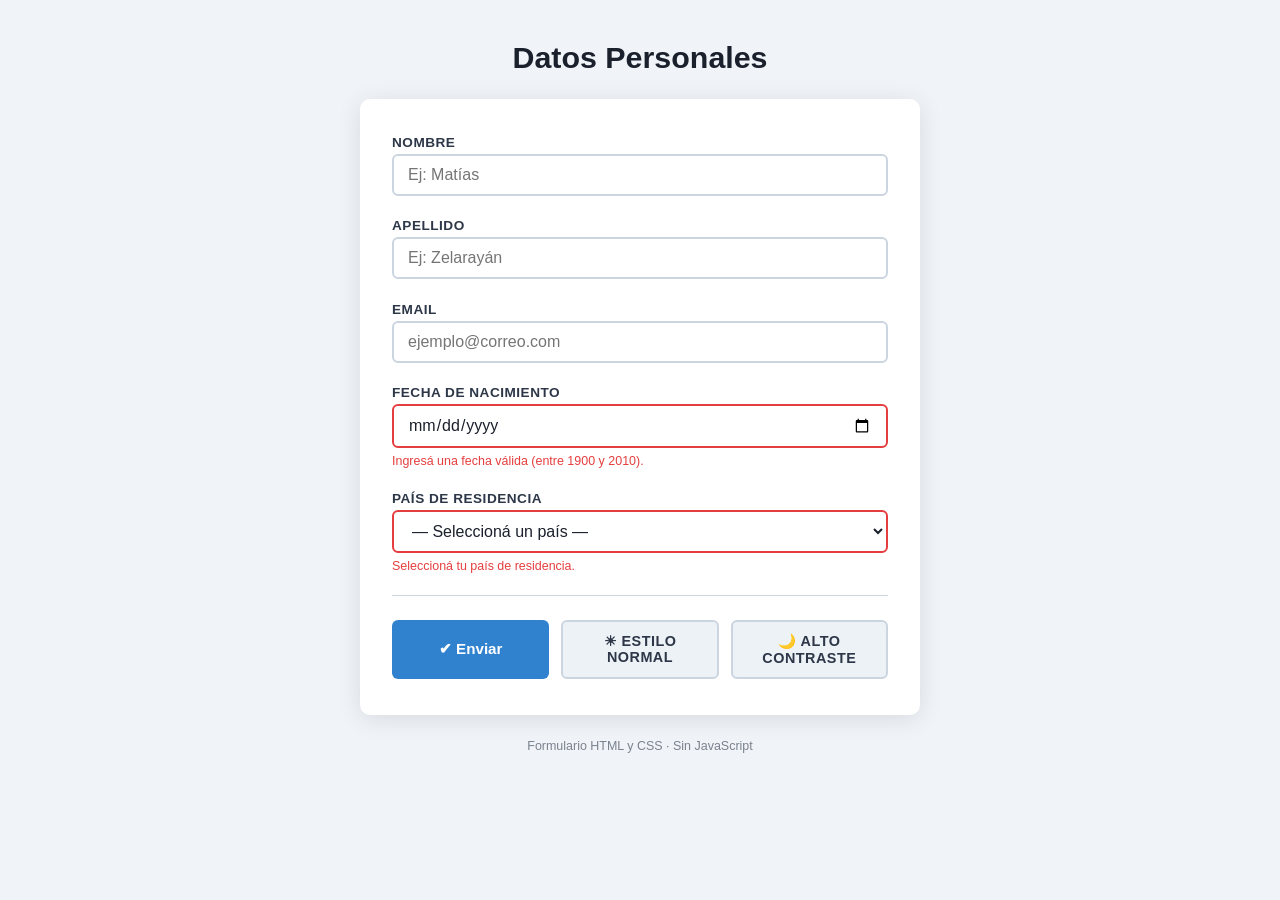
==== index.html @ 0866f2a8 "Add index.css and index.html" ====
<!DOCTYPE html>
<html lang="es">
<head>
  <meta charset="UTF-8" />
  <meta name="viewport" content="width=device-width, initial-scale=1.0"/>
  <title>Formulario – Datos Personales</title>
  <link rel="stylesheet" href="index.css" />
</head>
<body>

  <!--
    ════════════════════════════════════════════════════════
    CHECKBOX HACK – deben ir ANTES de .page-wrapper
    para que el selector CSS  ~  (hermano siguiente) funcione.

    Usamos type="checkbox" (no radio) porque necesitamos
    poder marcar/desmarcar de forma independiente.
    ════════════════════════════════════════════════════════
  -->
  <input type="checkbox" id="toggle-contraste" />
  <input type="checkbox" id="toggle-normal"    />

  <!-- ══ Contenedor principal ══ -->
  <div class="page-wrapper">

    <h1 class="page-title">Datos Personales</h1>

    <div class="card">

      <!--
        ════════════════════════════════════════════════════
        PASO 3 – Validaciones en HTML
        Cada campo tiene sus atributos de validación:
          · required        → campo obligatorio
          · type="email"    → valida formato de email
          · minlength       → longitud mínima de texto
          · min / max       → rango válido para la fecha
          · pattern         → expresión regular personalizada
        ════════════════════════════════════════════════════
      -->
      <form id="formulario" action="#" method="post" novalidate>

        <!-- ── Nombre ── -->
        <div class="field-group">
          <label for="nombre">Nombre</label>
          <input
            type="text"
            id="nombre"
            name="nombre"
            placeholder="Ej: Matías"
            required
            minlength="2"
            pattern="[A-Za-záéíóúÁÉÍÓÚüÜñÑ\s]+"
            title="Solo letras y espacios, mínimo 2 caracteres"
          />
          <span class="error-msg">Ingresá tu nombre (solo letras, mínimo 2 caracteres).</span>
        </div>

        <!-- ── Apellido ── -->
        <div class="field-group">
          <label for="apellido">Apellido</label>
          <input
            type="text"
            id="apellido"
            name="apellido"
            placeholder="Ej: Zelarayán"
            required
            minlength="2"
            pattern="[A-Za-záéíóúÁÉÍÓÚüÜñÑ\s]+"
            title="Solo letras y espacios, mínimo 2 caracteres"
          />
          <span class="error-msg">Ingresá tu apellido (solo letras, mínimo 2 caracteres).</span>
        </div>

        <!-- ── Email ── -->
        <div class="field-group">
          <label for="email">Email</label>
          <input
            type="email"
            id="email"
            name="email"
            placeholder="ejemplo@correo.com"
            required
            title="Ingresá un email válido: usuario@dominio.com"
          />
          <span class="error-msg">Ingresá un email válido (ej: usuario@dominio.com).</span>
        </div>

        <!-- ── Fecha de nacimiento ── -->
        <div class="field-group">
          <label for="fecha">Fecha de nacimiento</label>
          <input
            type="date"
            id="fecha"
            name="fecha"
            required
            min="1900-01-01"
            max="2010-12-31"
            title="Debe ser una fecha entre 1900 y 2010"
          />
          <span class="error-msg">Ingresá una fecha válida (entre 1900 y 2010).</span>
        </div>

        <!-- ── País de residencia ── -->
        <div class="field-group">
          <label for="pais">País de residencia</label>
          <select id="pais" name="pais" required>
            <option value="">— Seleccioná un país —</option>
            <option value="argentina">Argentina</option>
            <option value="bolivia">Bolivia</option>
            <option value="brasil">Brasil</option>
            <option value="chile">Chile</option>
            <option value="colombia">Colombia</option>
            <option value="ecuador">Ecuador</option>
            <option value="mexico">México</option>
            <option value="paraguay">Paraguay</option>
            <option value="peru">Perú</option>
            <option value="uruguay">Uruguay</option>
            <option value="venezuela">Venezuela</option>
            <option value="otro">Otro</option>
          </select>
          <span class="error-msg">Seleccioná tu país de residencia.</span>
        </div>

        <div class="divider"></div>

        <!--
          ════════════════════════════════════════════════════
          PASO 4 – Botones con funciones claras
          · Botón 1 (submit)   → valida y envía el formulario
          · Label 2 (☀ Normal) → activa #toggle-normal   (tema claro)
          · Label 3 (🌙 Contraste) → activa #toggle-contraste (tema oscuro)

          Los labels apuntan a los checkboxes que están FUERA
          del formulario (antes del .page-wrapper), por eso
          el selector CSS ~ puede afectar a .page-wrapper.
          ════════════════════════════════════════════════════
        -->
        <div class="btn-row">

          <!-- Botón 1: Enviar -->
          <button type="submit" class="btn-send">✔ Enviar</button>

          <!-- Botón 2: Estilo Normal — activa el checkbox #toggle-normal -->
          <label for="toggle-normal" class="btn-style btn-claro">☀ Estilo normal</label>

          <!-- Botón 3: Alto Contraste — activa el checkbox #toggle-contraste -->
          <label for="toggle-contraste" class="btn-style btn-oscuro">🌙 Alto contraste</label>

        </div>

      </form>
    </div><!-- /.card -->

    <p class="note">Formulario HTML y CSS · Sin JavaScript</p>

  </div><!-- /.page-wrapper -->

</body>
</html>
---- index.css ----
/* ════════════════════════════════════════════════════════════
   index.css  –  Formulario de Datos Personales
   Cubre: Paso 1 (base) · Paso 2 (alto contraste) · Paso 3 (validación) · Paso 4 (integración)
   ════════════════════════════════════════════════════════════ */


/* ──────────────────────────────────────────────────────────
   PASO 1 – Variables del tema CLARO (predeterminado)
   Todos los colores se definen acá como variables CSS.
   Cambiar el tema = redefinir estas variables.
────────────────────────────────────────────────────────── */
:root {
  --bg:             #f0f4f8;
  --card-bg:        #ffffff;
  --text:           #1a202c;
  --label-color:    #2d3748;
  --input-bg:       #ffffff;
  --input-border:   #cbd5e0;
  --input-focus:    #4299e1;
  --btn-send-bg:    #3182ce;
  --btn-send-txt:   #ffffff;
  --btn-style-bg:   #edf2f7;
  --btn-style-txt:  #2d3748;
  --btn-style-border: #cbd5e0;
  --error-color:    #e53e3e;
  --shadow:         0 4px 24px rgba(0, 0, 0, 0.10);
  --radius:         10px;
  --font-size-base: 1rem;
}


/* ──────────────────────────────────────────────────────────
   PASO 2 – Tema ALTO CONTRASTE
   Se activa cuando el checkbox #toggle-contraste está marcado.
   El selector "~" significa "hermano siguiente en el DOM".
   Como los checkboxes están antes de .page-wrapper en el HTML,
   podemos seleccionarlo con ~.
────────────────────────────────────────────────────────── */
#toggle-contraste:checked ~ .page-wrapper {
  --bg:             #000000;
  --card-bg:        #1a1a2e;
  --text:           #f5f5f5;
  --label-color:    #ffffff;
  --input-bg:       #0f0f1a;
  --input-border:   #ffcc00;
  --input-focus:    #ffcc00;
  --btn-send-bg:    #ffcc00;
  --btn-send-txt:   #000000;
  --btn-style-bg:   #222244;
  --btn-style-txt:  #ffcc00;
  --btn-style-border: #ffcc00;
  --error-color:    #ff6b6b;
  --shadow:         0 4px 32px rgba(0, 0, 0, 0.80);
  --font-size-base: 1.1rem;   /* letra más grande para mejor legibilidad */
}

/* Cuando se activa #toggle-normal → volvemos al tema claro */
#toggle-normal:checked ~ .page-wrapper {
  --bg:             #f0f4f8;
  --card-bg:        #ffffff;
  --text:           #1a202c;
  --label-color:    #2d3748;
  --input-bg:       #ffffff;
  --input-border:   #cbd5e0;
  --input-focus:    #4299e1;
  --btn-send-bg:    #3182ce;
  --btn-send-txt:   #ffffff;
  --btn-style-bg:   #edf2f7;
  --btn-style-txt:  #2d3748;
  --btn-style-border: #cbd5e0;
  --error-color:    #e53e3e;
  --shadow:         0 4px 24px rgba(0, 0, 0, 0.10);
  --font-size-base: 1rem;
}

/* Ocultar los checkboxes del hack — son funcionales pero invisibles */
#toggle-contraste,
#toggle-normal {
  display: none;
}


/* ──────────────────────────────────────────────────────────
   RESET BÁSICO
────────────────────────────────────────────────────────── */
*, *::before, *::after {
  box-sizing: border-box;
  margin: 0;
  padding: 0;
}


/* ──────────────────────────────────────────────────────────
   BODY & LAYOUT
────────────────────────────────────────────────────────── */
body {
  font-family: Arial, sans-serif;
  font-size: var(--font-size-base);
  background-color: var(--bg);
  color: var(--text);
  min-height: 100vh;
  display: flex;
  flex-direction: column;
  align-items: center;
  justify-content: flex-start;
  padding: 40px 16px 60px;
  transition: background-color 0.4s, color 0.4s;
}

.page-wrapper {
  width: 100%;
  max-width: 560px;
  display: flex;
  flex-direction: column;
  align-items: center;
  gap: 24px;
  /* La transición acá hace que todos los hijos animados se vean suaves */
  transition: all 0.4s;
}


/* ──────────────────────────────────────────────────────────
   TÍTULO
────────────────────────────────────────────────────────── */
.page-title {
  font-size: 1.9rem;
  font-weight: 700;
  color: var(--text);
  text-align: center;
  transition: color 0.4s;
}


/* ──────────────────────────────────────────────────────────
   TARJETA (card)
────────────────────────────────────────────────────────── */
.card {
  width: 100%;
  background: var(--card-bg);
  border-radius: var(--radius);
  box-shadow: var(--shadow);
  padding: 36px 32px;
  transition: background 0.4s, box-shadow 0.4s;
}


/* ──────────────────────────────────────────────────────────
   CAMPOS DEL FORMULARIO
────────────────────────────────────────────────────────── */
.field-group {
  display: flex;
  flex-direction: column;
  gap: 4px;
  margin-bottom: 1.4rem;
}

label {
  font-size: 0.85rem;
  font-weight: 600;
  color: var(--label-color);
  text-transform: uppercase;
  letter-spacing: 0.5px;
  transition: color 0.4s;
}

input[type="text"],
input[type="email"],
input[type="date"],
select {
  width: 100%;
  padding: 10px 14px;
  font-size: var(--font-size-base);
  font-family: inherit;
  background: var(--input-bg);
  color: var(--text);
  border: 2px solid var(--input-border);
  border-radius: 6px;
  outline: none;
  transition: border-color 0.25s, background 0.4s, color 0.4s;
}

input:focus,
select:focus {
  border-color: var(--input-focus);
}


/* ──────────────────────────────────────────────────────────
   PASO 3 – Mensajes de error (validación HTML)

   Funcionamiento:
   · Por defecto, .error-msg está oculto (display: none).
   · Cuando el input fue tocado (:not(:placeholder-shown))
     Y su valor es inválido (:invalid), mostramos el mensaje.
   · La pseudo-clase :placeholder-shown sirve para saber
     si el campo tiene texto escrito o no.
────────────────────────────────────────────────────────── */
.error-msg {
  display: none;                  /* oculto por defecto */
  font-size: 0.78rem;
  color: var(--error-color);
  margin-top: 2px;
  transition: color 0.4s;
}

/*
  Mostramos el mensaje de error solo cuando:
  · El input es :invalid  (falla alguna validación HTML)
  · Y NO está mostrando el placeholder (el usuario ya escribió algo
    o intentó enviar el formulario)
*/
input:not(:placeholder-shown):invalid ~ .error-msg,
select:invalid ~ .error-msg {
  display: block;
}

/*
  Borde rojo cuando el campo es inválido y fue tocado.
*/
input:not(:placeholder-shown):invalid,
select:invalid {
  border-color: var(--error-color);
}

/*
  Borde verde cuando el campo es válido y fue completado.
*/
input:not(:placeholder-shown):valid,
select:valid {
  border-color: #48bb78;
}


/* ──────────────────────────────────────────────────────────
   DIVISOR
────────────────────────────────────────────────────────── */
.divider {
  height: 1px;
  background: var(--input-border);
  margin: 20px 0 24px;
  transition: background 0.4s;
}


/* ──────────────────────────────────────────────────────────
   BOTONES
────────────────────────────────────────────────────────── */
.btn-row {
  display: flex;
  gap: 12px;
  flex-wrap: wrap;
}

/* Botón Enviar */
.btn-send {
  flex: 1 1 130px;
  padding: 11px 20px;
  background: var(--btn-send-bg);
  color: var(--btn-send-txt);
  font-size: 0.95rem;
  font-weight: 700;
  border: none;
  border-radius: 6px;
  cursor: pointer;
  transition: opacity 0.2s, background 0.4s, color 0.4s;
}

.btn-send:hover {
  opacity: 0.85;
}

/* Botones de estilo (son <label> que activan checkboxes) */
.btn-style {
  flex: 1 1 130px;
  display: inline-block;
  padding: 11px 20px;
  font-size: 0.9rem;
  font-weight: 600;
  text-align: center;
  border-radius: 6px;
  cursor: pointer;
  border: 2px solid var(--btn-style-border);
  color: var(--btn-style-txt);
  background: var(--btn-style-bg);
  transition: background 0.3s, color 0.3s, border-color 0.3s;
  user-select: none;    /* evita que el texto se seleccione al hacer clic */
}

.btn-style:hover {
  border-color: var(--input-focus);
}


/* ──────────────────────────────────────────────────────────
   NOTA AL PIE
────────────────────────────────────────────────────────── */
.note {
  font-size: 0.78rem;
  color: var(--label-color);
  opacity: 0.6;
  text-align: center;
  transition: color 0.4s;
}
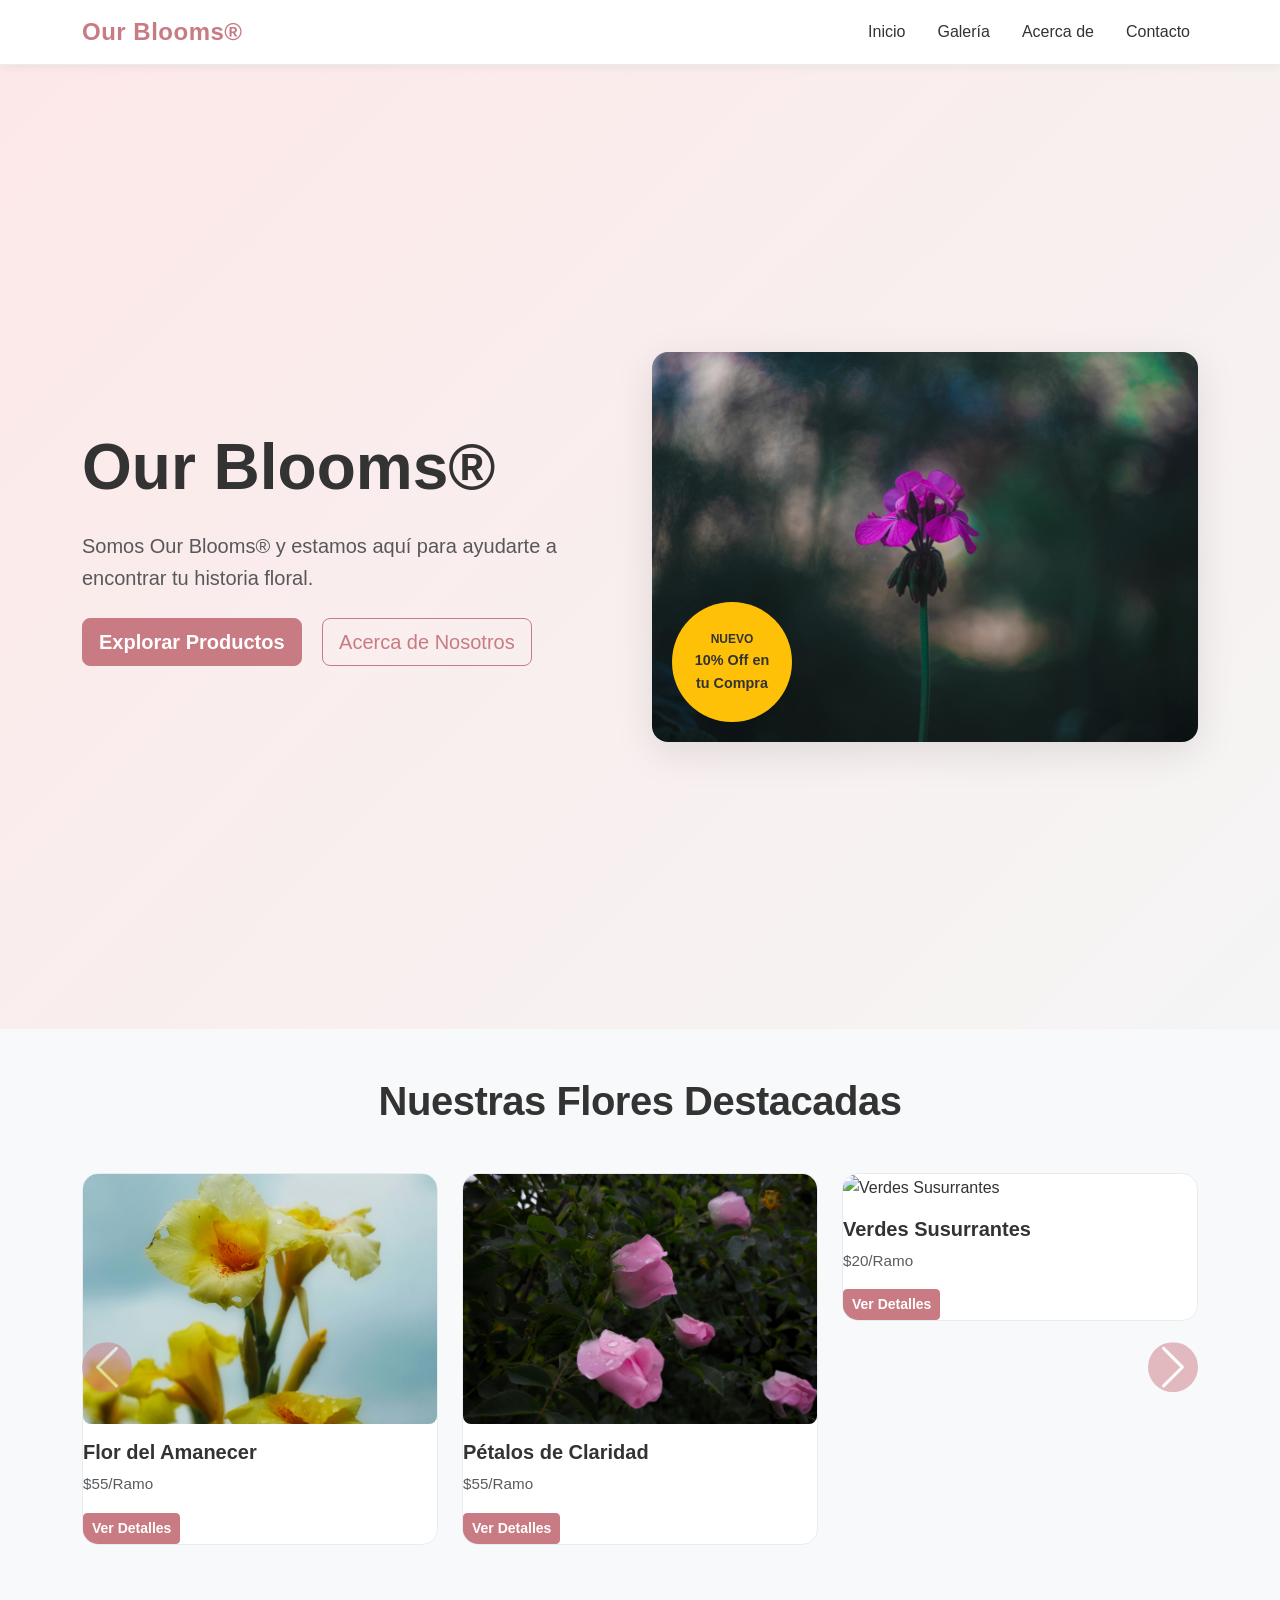
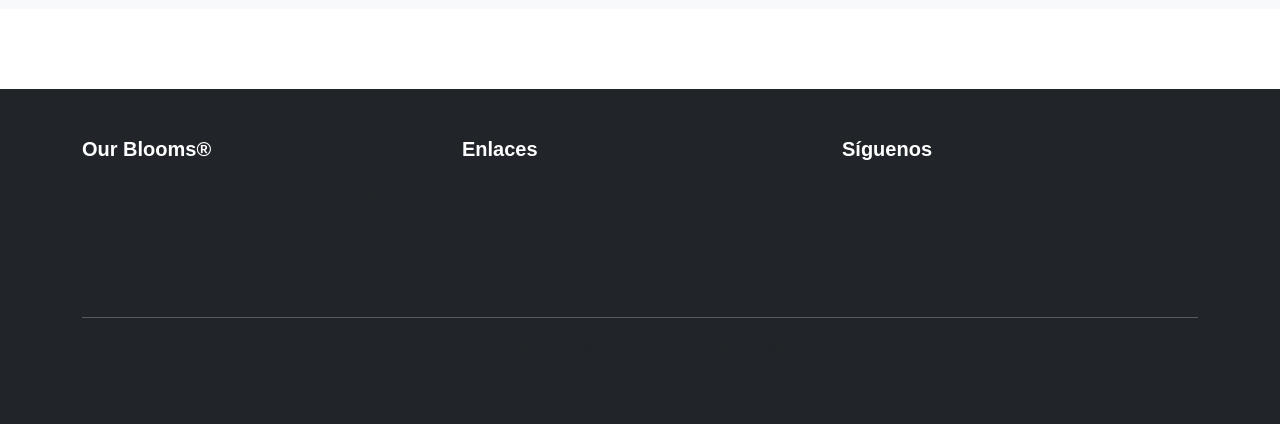
==== commit 7980ba53: "Subiendo cambios a develop" ====
--- a/index.html
+++ b/index.html
@@ -1,160 +1,247 @@
 <!DOCTYPE html>
 <html lang="es">
 <head>
-  <meta charset="UTF-8" />
-  <meta name="viewport" content="width=device-width, initial-scale=1.0"/>
-  <title>Formulario – Datos Personales</title>
-  <link rel="stylesheet" href="index.css" />
+    <meta charset="UTF-8">
+    <meta name="viewport" content="width=device-width, initial-scale=1.0">
+    <title>Our Blooms® - Florería Premium</title>
+    <!-- Bootstrap CSS -->
+    <link href="https://cdn.jsdelivr.net/npm/bootstrap@5.3.0/dist/css/bootstrap.min.css" rel="stylesheet">
+    <!-- Font Awesome -->
+    <link rel="stylesheet" href="https://cdnjs.cloudflare.com/ajax/libs/font-awesome/6.4.0/css/all.min.css">
+    <!-- Estilos personalizados -->
+    <link rel="stylesheet" href="css/styles.css">
 </head>
 <body>
-
-  <!--
-    ════════════════════════════════════════════════════════
-    CHECKBOX HACK – deben ir ANTES de .page-wrapper
-    para que el selector CSS  ~  (hermano siguiente) funcione.
-
-    Usamos type="checkbox" (no radio) porque necesitamos
-    poder marcar/desmarcar de forma independiente.
-    ════════════════════════════════════════════════════════
-  -->
-  <input type="checkbox" id="toggle-contraste" />
-  <input type="checkbox" id="toggle-normal"    />
-
-  <!-- ══ Contenedor principal ══ -->
-  <div class="page-wrapper">
-
-    <h1 class="page-title">Datos Personales</h1>
-
-    <div class="card">
-
-      <!--
-        ════════════════════════════════════════════════════
-        PASO 3 – Validaciones en HTML
-        Cada campo tiene sus atributos de validación:
-          · required        → campo obligatorio
-          · type="email"    → valida formato de email
-          · minlength       → longitud mínima de texto
-          · min / max       → rango válido para la fecha
-          · pattern         → expresión regular personalizada
-        ════════════════════════════════════════════════════
-      -->
-      <form id="formulario" action="#" method="post" novalidate>
-
-        <!-- ── Nombre ── -->
-        <div class="field-group">
-          <label for="nombre">Nombre</label>
-          <input
-            type="text"
-            id="nombre"
-            name="nombre"
-            placeholder="Ej: Matías"
-            required
-            minlength="2"
-            pattern="[A-Za-záéíóúÁÉÍÓÚüÜñÑ\s]+"
-            title="Solo letras y espacios, mínimo 2 caracteres"
-          />
-          <span class="error-msg">Ingresá tu nombre (solo letras, mínimo 2 caracteres).</span>
-        </div>
-
-        <!-- ── Apellido ── -->
-        <div class="field-group">
-          <label for="apellido">Apellido</label>
-          <input
-            type="text"
-            id="apellido"
-            name="apellido"
-            placeholder="Ej: Zelarayán"
-            required
-            minlength="2"
-            pattern="[A-Za-záéíóúÁÉÍÓÚüÜñÑ\s]+"
-            title="Solo letras y espacios, mínimo 2 caracteres"
-          />
-          <span class="error-msg">Ingresá tu apellido (solo letras, mínimo 2 caracteres).</span>
-        </div>
-
-        <!-- ── Email ── -->
-        <div class="field-group">
-          <label for="email">Email</label>
-          <input
-            type="email"
-            id="email"
-            name="email"
-            placeholder="ejemplo@correo.com"
-            required
-            title="Ingresá un email válido: usuario@dominio.com"
-          />
-          <span class="error-msg">Ingresá un email válido (ej: usuario@dominio.com).</span>
-        </div>
-
-        <!-- ── Fecha de nacimiento ── -->
-        <div class="field-group">
-          <label for="fecha">Fecha de nacimiento</label>
-          <input
-            type="date"
-            id="fecha"
-            name="fecha"
-            required
-            min="1900-01-01"
-            max="2010-12-31"
-            title="Debe ser una fecha entre 1900 y 2010"
-          />
-          <span class="error-msg">Ingresá una fecha válida (entre 1900 y 2010).</span>
-        </div>
-
-        <!-- ── País de residencia ── -->
-        <div class="field-group">
-          <label for="pais">País de residencia</label>
-          <select id="pais" name="pais" required>
-            <option value="">— Seleccioná un país —</option>
-            <option value="argentina">Argentina</option>
-            <option value="bolivia">Bolivia</option>
-            <option value="brasil">Brasil</option>
-            <option value="chile">Chile</option>
-            <option value="colombia">Colombia</option>
-            <option value="ecuador">Ecuador</option>
-            <option value="mexico">México</option>
-            <option value="paraguay">Paraguay</option>
-            <option value="peru">Perú</option>
-            <option value="uruguay">Uruguay</option>
-            <option value="venezuela">Venezuela</option>
-            <option value="otro">Otro</option>
-          </select>
-          <span class="error-msg">Seleccioná tu país de residencia.</span>
-        </div>
-
-        <div class="divider"></div>
-
-        <!--
-          ════════════════════════════════════════════════════
-          PASO 4 – Botones con funciones claras
-          · Botón 1 (submit)   → valida y envía el formulario
-          · Label 2 (☀ Normal) → activa #toggle-normal   (tema claro)
-          · Label 3 (🌙 Contraste) → activa #toggle-contraste (tema oscuro)
-
-          Los labels apuntan a los checkboxes que están FUERA
-          del formulario (antes del .page-wrapper), por eso
-          el selector CSS ~ puede afectar a .page-wrapper.
-          ════════════════════════════════════════════════════
-        -->
-        <div class="btn-row">
-
-          <!-- Botón 1: Enviar -->
-          <button type="submit" class="btn-send">✔ Enviar</button>
-
-          <!-- Botón 2: Estilo Normal — activa el checkbox #toggle-normal -->
-          <label for="toggle-normal" class="btn-style btn-claro">☀ Estilo normal</label>
-
-          <!-- Botón 3: Alto Contraste — activa el checkbox #toggle-contraste -->
-          <label for="toggle-contraste" class="btn-style btn-oscuro">🌙 Alto contraste</label>
-
-        </div>
-
-      </form>
-    </div><!-- /.card -->
-
-    <p class="note">Formulario HTML y CSS · Sin JavaScript</p>
-
-  </div><!-- /.page-wrapper -->
-
+    <!-- NAVBAR -->
+    <nav class="navbar navbar-expand-lg navbar-light bg-white shadow-sm sticky-top">
+        <div class="container">
+            <a class="navbar-brand fw-bold" href="index.html">
+                <span class="logo-text">Our Blooms®</span>
+            </a>
+            <button class="navbar-toggler" type="button" data-bs-toggle="collapse" data-bs-target="#navbarNav">
+                <span class="navbar-toggler-icon"></span>
+            </button>
+            <div class="collapse navbar-collapse" id="navbarNav">
+                <ul class="navbar-nav ms-auto">
+                    <li class="nav-item">
+                        <a class="nav-link active" href="index.html">Inicio</a>
+                    </li>
+                    <li class="nav-item">
+                        <a class="nav-link" href="gallery.html">Galería</a>
+                    </li>
+                    <li class="nav-item">
+                        <a class="nav-link" href="about.html">Acerca de</a>
+                    </li>
+                    <li class="nav-item">
+                        <a class="nav-link" href="contact.html">Contacto</a>
+                    </li>
+                </ul>
+            </div>
+        </div>
+    </nav>
+
+    <!-- HERO SECTION -->
+    <section class="hero-section">
+        <div class="container">
+            <div class="row align-items-center min-vh-100">
+                <div class="col-lg-6 col-md-12 text-center text-lg-start">
+                    <h1 class="display-3 fw-bold mb-4">Our Blooms®</h1>
+                    <p class="lead mb-4 text-muted">
+                        Somos Our Blooms® y estamos aquí para ayudarte a encontrar tu historia floral.
+                    </p>
+                    <div>
+                        <a href="gallery.html" class="btn btn-primary btn-lg me-3">
+                            Explorar Productos
+                        </a>
+                        <a href="about.html" class="btn btn-outline-primary btn-lg">
+                            Acerca de Nosotros
+                        </a>
+                    </div>
+                </div>
+                <div class="col-lg-6 col-md-12">
+                    <div class="hero-image">
+                        <img src="images/hero-flower.jpg" 
+                             alt="Flor destacada" class="img-fluid rounded-4">
+                        <div class="promo-badge">
+                            <span class="badge-text">NUEVO</span>
+                            <p>10% Off en<br>tu Compra</p>
+                        </div>
+                    </div>
+                </div>
+            </div>
+        </div>
+    </section>
+
+    <!-- CARRUSEL DE PRODUCTOS DESTACADOS -->
+    <section class="carousel-section py-5 bg-light">
+        <div class="container">
+            <h2 class="section-title text-center mb-5">Nuestras Flores Destacadas</h2>
+            <div id="productCarousel" class="carousel slide" data-bs-ride="carousel">
+                <div class="carousel-inner">
+                    <!-- Slide 1 -->
+                    <div class="carousel-item active">
+                        <div class="row">
+                            <div class="col-md-4 mb-3">
+                                <div class="product-card">
+                                    <img src="images/dawn-bloom.jpg" 
+                                         alt="Flor del Amanecer" class="img-fluid rounded-3">
+                                    <h5 class="mt-3">Flor del Amanecer</h5>
+                                    <p class="text-muted">$55/Ramo</p>
+                                    <button class="btn btn-primary btn-sm" data-bs-toggle="modal" data-bs-target="#productModal" 
+                                            onclick="loadProduct('Flor del Amanecer', 55, 'images/dawn-bloom.jpg')">
+                                        Ver Detalles
+                                    </button>
+                                </div>
+                            </div>
+                            <div class="col-md-4 mb-3">
+                                <div class="product-card">
+                                    <img src="images/clarity-petals.jpg" 
+                                         alt="Pétalos de Claridad" class="img-fluid rounded-3">
+                                    <h5 class="mt-3">Pétalos de Claridad</h5>
+                                    <p class="text-muted">$55/Ramo</p>
+                                    <button class="btn btn-primary btn-sm" data-bs-toggle="modal" data-bs-target="#productModal"
+                                            onclick="loadProduct('Pétalos de Claridad', 55, 'images/clarity-petals.jpg')">
+                                        Ver Detalles
+                                    </button>
+                                </div>
+                            </div>
+                            <div class="col-md-4 mb-3">
+                                <div class="product-card">
+                                    <img src="images/whisper-greens.jpg" 
+                                         alt="Verdes Susurrantes" class="img-fluid rounded-3">
+                                    <h5 class="mt-3">Verdes Susurrantes</h5>
+                                    <p class="text-muted">$20/Ramo</p>
+                                    <button class="btn btn-primary btn-sm" data-bs-toggle="modal" data-bs-target="#productModal"
+                                            onclick="loadProduct('Verdes Susurrantes', 20, 'images/whisper-greens.jpg')">
+                                        Ver Detalles
+                                    </button>
+                                </div>
+                            </div>
+                        </div>
+                    </div>
+
+                    <!-- Slide 2 -->
+                    <div class="carousel-item">
+                        <div class="row">
+                            <div class="col-md-4 mb-3">
+                                <div class="product-card">
+                                    <img src="images/solstice-stems.jpg" 
+                                         alt="Tallos del Solsticio" class="img-fluid rounded-3">
+                                    <h5 class="mt-3">Tallos del Solsticio</h5>
+                                    <p class="text-muted">$30/Ramo</p>
+                                    <button class="btn btn-primary btn-sm" data-bs-toggle="modal" data-bs-target="#productModal"
+                                            onclick="loadProduct('Tallos del Solsticio', 30, 'images/solstice-stems.jpg')">
+                                        Ver Detalles
+                                    </button>
+                                </div>
+                            </div>
+                            <div class="col-md-4 mb-3">
+                                <div class="product-card">
+                                    <img src="images/river-stone.jpg" 
+                                         alt="Piedra de río" class="img-fluid rounded-3">
+                                    <h5 class="mt-3">Piedra de río</h5>
+                                    <p class="text-muted">$30/Ramo</p>
+                                    <button class="btn btn-primary btn-sm" data-bs-toggle="modal" data-bs-target="#productModal"
+                                            onclick="loadProduct('Piedra de río', 30, 'images/river-stone.jpg')">
+                                        Ver Detalles
+                                    </button>
+                                </div>
+                            </div>
+                            <div class="col-md-4 mb-3">
+                                <div class="product-card">
+                                    <img src="images/moonlit-meadow.jpg" 
+                                         alt="Pradera iluminada por la luna" class="img-fluid rounded-3">
+                                    <h5 class="mt-3">Pradera iluminada por la luna</h5>
+                                    <p class="text-muted">$20/Ramo</p>
+                                    <button class="btn btn-primary btn-sm" data-bs-toggle="modal" data-bs-target="#productModal"
+                                            onclick="loadProduct('Pradera iluminada por la luna', 20, 'images/moonlit-meadow.jpg')">
+                                        Ver Detalles
+                                    </button>
+                                </div>
+                            </div>
+                        </div>
+                    </div>
+                </div>
+
+                <!-- Controles del carrusel -->
+                <button class="carousel-control-prev" type="button" data-bs-target="#productCarousel" data-bs-slide="prev">
+                    <span class="carousel-control-prev-icon"></span>
+                </button>
+                <button class="carousel-control-next" type="button" data-bs-target="#productCarousel" data-bs-slide="next">
+                    <span class="carousel-control-next-icon"></span>
+                </button>
+            </div>
+        </div>
+    </section>
+
+    <!-- MODAL DE PRODUCTO -->
+    <div class="modal fade" id="productModal" tabindex="-1">
+        <div class="modal-dialog modal-lg">
+            <div class="modal-content">
+                <div class="modal-header">
+                    <h5 class="modal-title" id="productName"></h5>
+                    <button type="button" class="btn-close" data-bs-dismiss="modal"></button>
+                </div>
+                <div class="modal-body">
+                    <div class="row">
+                        <div class="col-md-6">
+                            <img id="productImage" src="" alt="" class="img-fluid rounded-3">
+                        </div>
+                        <div class="col-md-6">
+                            <p class="text-muted">Arreglos Florales</p>
+                            <h3 id="productPrice"></h3>
+                            <p>Flores naturales de la más alta calidad, cuidadosamente seleccionadas para brindar belleza y elegancia a tu espacio.</p>
+                            <ul class="list-unstyled">
+                                <li><i class="fas fa-check text-success me-2"></i> Flores frescas garantizadas</li>
+                                <li><i class="fas fa-check text-success me-2"></i> Entrega rápida</li>
+                                <li><i class="fas fa-check text-success me-2"></i> Arreglos personalizados</li>
+                            </ul>
+                        </div>
+                    </div>
+                </div>
+                <div class="modal-footer">
+                    <button type="button" class="btn btn-secondary" data-bs-dismiss="modal">Cerrar</button>
+                    <button type="button" class="btn btn-primary">Agregar al Carrito</button>
+                </div>
+            </div>
+        </div>
+    </div>
+
+    <!-- FOOTER -->
+    <footer class="footer bg-dark text-white py-5">
+        <div class="container">
+            <div class="row">
+                <div class="col-md-4 mb-4">
+                    <h5>Our Blooms®</h5>
+                    <p class="text-muted">Desde humildes comienzos, Bloom&Co ha crecido hasta convertirse en un destino local querido.</p>
+                </div>
+                <div class="col-md-4 mb-4">
+                    <h5>Enlaces</h5>
+                    <ul class="list-unstyled">
+                        <li><a href="gallery.html" class="text-muted text-decoration-none">Galería</a></li>
+                        <li><a href="about.html" class="text-muted text-decoration-none">Acerca de</a></li>
+                        <li><a href="contact.html" class="text-muted text-decoration-none">Contacto</a></li>
+                    </ul>
+                </div>
+                <div class="col-md-4 mb-4">
+                    <h5>Síguenos</h5>
+                    <div class="social-links">
+                        <a href="#" class="text-muted me-3"><i class="fab fa-facebook"></i></a>
+                        <a href="#" class="text-muted me-3"><i class="fab fa-instagram"></i></a>
+                        <a href="#" class="text-muted me-3"><i class="fab fa-twitter"></i></a>
+                    </div>
+                </div>
+            </div>
+            <hr class="bg-secondary">
+            <div class="text-center text-muted">
+                <p>&copy; 2026 Our Blooms®. Todos los derechos reservados.</p>
+            </div>
+        </div>
+    </footer>
+
+    <!-- Bootstrap JS -->
+    <script src="https://cdn.jsdelivr.net/npm/bootstrap@5.3.0/dist/js/bootstrap.bundle.min.js"></script>
+    <!-- Script personalizado -->
+    <script src="js/script.js"></script>
 </body>
 </html>
--- a/css/styles.css
+++ b/css/styles.css
@@ -0,0 +1,679 @@
+/* ========================================
+   ESTILOS GLOBALES
+   ======================================== */
+:root {
+    --primary-color: #C97B84;
+    --secondary-color: #FFC107;
+    --dark-color: #1a1a1a;
+    --light-color: #f8f9fa;
+    --text-color: #333;
+    --text-muted: #6c757d;
+}
+
+* {
+    margin: 0;
+    padding: 0;
+    box-sizing: border-box;
+}
+
+body {
+    font-family: 'Segoe UI', Tahoma, Geneva, Verdana, sans-serif;
+    color: var(--text-color);
+    line-height: 1.6;
+    background-color: #fff;
+}
+
+/* ========================================
+   NAVBAR
+   ======================================== */
+.navbar {
+    border-bottom: 1px solid #e9ecef;
+}
+
+.logo-text {
+    font-size: 1.5rem;
+    color: var(--primary-color) !important;
+    font-weight: 700;
+    letter-spacing: 0.5px;
+}
+
+.nav-link {
+    color: var(--text-color) !important;
+    font-weight: 500;
+    transition: color 0.3s ease;
+    margin-left: 1rem;
+}
+
+.nav-link:hover,
+.nav-link.active {
+    color: var(--primary-color) !important;
+}
+
+/* ========================================
+   HERO SECTION
+   ======================================== */
+.hero-section {
+    background: linear-gradient(135deg, #fde8e8 0%, #f5f5f5 100%);
+    padding: 2rem 0;
+}
+
+.hero-image {
+    position: relative;
+}
+
+.hero-image img {
+    box-shadow: 0 10px 40px rgba(0, 0, 0, 0.1);
+    transition: transform 0.3s ease;
+}
+
+.hero-image:hover img {
+    transform: scale(1.02);
+}
+
+.promo-badge {
+    position: absolute;
+    bottom: 20px;
+    left: 20px;
+    background: var(--secondary-color);
+    padding: 1rem;
+    border-radius: 50%;
+    width: 120px;
+    height: 120px;
+    display: flex;
+    flex-direction: column;
+    justify-content: center;
+    align-items: center;
+    text-align: center;
+    box-shadow: 0 5px 20px rgba(0, 0, 0, 0.1);
+}
+
+.promo-badge .badge-text {
+    font-size: 0.75rem;
+    font-weight: 700;
+    color: var(--text-color);
+}
+
+.promo-badge p {
+    font-size: 0.9rem;
+    font-weight: 600;
+    margin: 0;
+    color: var(--text-color);
+}
+
+/* ========================================
+   BOTONES
+   ======================================== */
+.btn-primary {
+    background-color: var(--primary-color);
+    border-color: var(--primary-color);
+    color: white;
+    font-weight: 600;
+    transition: all 0.3s ease;
+}
+
+.btn-primary:hover,
+.btn-primary:focus {
+    background-color: #b5697e;
+    border-color: #b5697e;
+    color: white;
+    transform: translateY(-2px);
+    box-shadow: 0 5px 15px rgba(201, 123, 132, 0.3);
+}
+
+.btn-outline-primary {
+    color: var(--primary-color);
+    border-color: var(--primary-color);
+}
+
+.btn-outline-primary:hover {
+    background-color: var(--primary-color);
+    border-color: var(--primary-color);
+    color: white;
+}
+
+.btn-warning {
+    background-color: var(--secondary-color) !important;
+    border-color: var(--secondary-color) !important;
+    color: var(--text-color) !important;
+    font-weight: 600;
+}
+
+.btn-warning:hover {
+    background-color: #ffc107 !important;
+    filter: brightness(0.9);
+}
+
+/* ========================================
+   SECCIONES
+   ======================================== */
+.section-title {
+    font-size: 2.5rem;
+    font-weight: 700;
+    color: var(--text-color);
+    letter-spacing: -0.5px;
+    margin-bottom: 1rem;
+}
+
+.category-title {
+    font-size: 2rem;
+    font-weight: 700;
+    color: var(--text-color);
+    text-transform: uppercase;
+    letter-spacing: 1px;
+}
+
+/* ========================================
+   TARJETAS DE PRODUCTOS
+   ======================================== */
+.product-card {
+    background: white;
+    border-radius: 1rem;
+    overflow: hidden;
+    transition: all 0.3s ease;
+    border: 1px solid #e9ecef;
+}
+
+.product-card:hover {
+    transform: translateY(-8px);
+    box-shadow: 0 15px 40px rgba(0, 0, 0, 0.15);
+}
+
+.product-card img {
+    width: 100%;
+    height: 250px;
+    object-fit: cover;
+    transition: transform 0.3s ease;
+}
+
+.product-card:hover img {
+    transform: scale(1.05);
+}
+
+.product-card h5 {
+    font-weight: 600;
+    color: var(--text-color);
+    margin-bottom: 0.5rem;
+}
+
+.product-card p {
+    font-size: 0.95rem;
+}
+
+/* ========================================
+   TARJETAS DE PRODUCTOS GRANDES
+   ======================================== */
+.product-card-large {
+    background: white;
+    border-radius: 1.5rem;
+    overflow: hidden;
+    transition: all 0.3s ease;
+}
+
+.product-card-large:hover {
+    transform: translateY(-10px);
+    box-shadow: 0 20px 50px rgba(0, 0, 0, 0.15);
+}
+
+.product-card-large img {
+    width: 100%;
+    height: 350px;
+    object-fit: cover;
+    transition: transform 0.3s ease;
+}
+
+.product-card-large:hover img {
+    transform: scale(1.05);
+}
+
+.product-info h4 {
+    font-weight: 700;
+    color: var(--text-color);
+    margin-bottom: 0.5rem;
+}
+
+.product-description {
+    color: var(--text-muted);
+    font-size: 0.95rem;
+    margin: 1rem 0;
+}
+
+/* ========================================
+   CARRUSEL
+   ======================================== */
+.carousel-section {
+    padding: 5rem 0;
+}
+
+.carousel-control-prev,
+.carousel-control-next {
+    width: auto;
+    top: 50%;
+    transform: translateY(-50%);
+}
+
+.carousel-control-prev-icon,
+.carousel-control-next-icon {
+    background-color: var(--primary-color);
+    border-radius: 50%;
+    width: 50px;
+    height: 50px;
+    display: flex;
+    align-items: center;
+    justify-content: center;
+}
+
+/* ========================================
+   MODAL
+   ======================================== */
+.modal-content {
+    border-radius: 1rem;
+    border: 1px solid #e9ecef;
+}
+
+.modal-header {
+    background-color: var(--light-color);
+    border-bottom: 1px solid #e9ecef;
+}
+
+.modal-title {
+    font-weight: 700;
+    color: var(--text-color);
+}
+
+/* ========================================
+   PÁGINA ABOUT
+   ======================================== */
+.about-section {
+    padding: 3rem 0;
+}
+
+.owner-section {
+    text-align: center;
+}
+
+.value-card {
+    background: white;
+    border-radius: 1rem;
+    border: 1px solid #e9ecef;
+    transition: all 0.3s ease;
+}
+
+.value-card:hover {
+    transform: translateY(-5px);
+    box-shadow: 0 10px 30px rgba(0, 0, 0, 0.1);
+    border-color: var(--primary-color);
+}
+
+.value-icon {
+    transition: transform 0.3s ease;
+}
+
+.value-card:hover .value-icon {
+    transform: scale(1.1);
+}
+
+/* ========================================
+   PÁGINA CONTACT
+   ======================================== */
+.contact-info-card {
+    background: white;
+    transition: all 0.3s ease;
+}
+
+.contact-info-card:hover {
+    box-shadow: 0 10px 30px rgba(0, 0, 0, 0.1);
+}
+
+.contact-item {
+    padding-bottom: 1.5rem;
+}
+
+.contact-item:last-child {
+    padding-bottom: 0;
+}
+
+.contact-form-wrapper {
+    box-shadow: 0 5px 20px rgba(0, 0, 0, 0.05);
+}
+
+.form-control,
+.form-select {
+    border: 2px solid #e9ecef;
+    border-radius: 0.75rem;
+    padding: 0.75rem 1rem;
+    transition: all 0.3s ease;
+}
+
+.form-control:focus,
+.form-select:focus {
+    border-color: var(--primary-color);
+    box-shadow: 0 0 0 0.2rem rgba(201, 123, 132, 0.25);
+}
+
+.invalid-feedback {
+    color: #dc3545;
+    font-size: 0.875rem;
+    margin-top: 0.25rem;
+}
+
+.map-container {
+    width: 100%;
+    height: 400px;
+}
+
+/* ========================================
+   FOOTER
+   ======================================== */
+.footer {
+    background-color: var(--dark-color);
+    color: white;
+    margin-top: 5rem;
+}
+
+.footer a {
+    transition: color 0.3s ease;
+}
+
+.footer a:hover {
+    color: var(--primary-color) !important;
+}
+
+.footer h5 {
+    font-weight: 700;
+    margin-bottom: 1.5rem;
+}
+
+.social-links a {
+    font-size: 1.2rem;
+    transition: all 0.3s ease;
+}
+
+.social-links a:hover {
+    transform: scale(1.2);
+    color: var(--primary-color) !important;
+}
+
+/* ========================================
+   RESPONSIVE DESIGN
+   ======================================== */
+
+/* Tablets (768px - 1023px) */
+@media (max-width: 1023px) {
+    .section-title {
+        font-size: 2rem;
+    }
+
+    .category-title {
+        font-size: 1.5rem;
+    }
+
+    .hero-section {
+        padding: 1rem 0;
+    }
+
+    .promo-badge {
+        width: 100px;
+        height: 100px;
+        bottom: 10px;
+        left: 10px;
+    }
+
+    .product-card-large img {
+        height: 300px;
+    }
+
+    .map-container {
+        height: 300px;
+    }
+}
+
+/* Mobile (menos de 768px) */
+@media (max-width: 767px) {
+    .navbar {
+        padding: 0.5rem 0;
+    }
+
+    .logo-text {
+        font-size: 1.2rem;
+    }
+
+    .nav-link {
+        margin-left: 0;
+        padding: 0.5rem 0 !important;
+    }
+
+    .section-title {
+        font-size: 1.75rem;
+        margin-bottom: 2rem;
+    }
+
+    .category-title {
+        font-size: 1.25rem;
+    }
+
+    .display-3 {
+        font-size: 2rem;
+    }
+
+    .lead {
+        font-size: 1rem;
+    }
+
+    .hero-section {
+        padding: 1rem 0;
+    }
+
+    .hero-image {
+        margin-top: 2rem;
+    }
+
+    .promo-badge {
+        width: 80px;
+        height: 80px;
+        bottom: 10px;
+        left: 10px;
+    }
+
+    .promo-badge p {
+        font-size: 0.75rem;
+    }
+
+    .product-card {
+        margin-bottom: 1.5rem;
+    }
+
+    .product-card img {
+        height: 200px;
+    }
+
+    .product-card-large img {
+        height: 250px;
+    }
+
+    .btn-lg {
+        padding: 0.75rem 1.5rem;
+        font-size: 0.95rem;
+    }
+
+    .carousel-control-prev,
+    .carousel-control-next {
+        width: 40px;
+        height: 40px;
+    }
+
+    .carousel-control-prev-icon,
+    .carousel-control-next-icon {
+        width: 40px;
+        height: 40px;
+    }
+
+    .row.g-4 > .col-sm-12 {
+        margin-bottom: 1.5rem;
+    }
+
+    .contact-form-wrapper {
+        padding: 2rem 1.5rem !important;
+    }
+
+    .map-container {
+        height: 250px;
+    }
+
+    .value-card {
+        margin-bottom: 1.5rem;
+    }
+
+    .d-grid.gap-2.d-sm-flex {
+        flex-direction: column;
+    }
+
+    .flex-sm-grow-1 {
+        flex: 1;
+        margin-bottom: 0.5rem;
+    }
+
+    .flex-sm-grow-1:last-child {
+        margin-bottom: 0;
+    }
+
+    /* Hero buttons en mobile */
+    .hero-section .btn {
+        display: block;
+        width: 100%;
+        margin-bottom: 0.5rem;
+    }
+
+    /* Min-height para hero en mobile */
+    .min-vh-100 {
+        min-height: auto !important;
+        padding: 2rem 0;
+    }
+}
+
+/* Extra pequeño (menos de 576px) */
+@media (max-width: 575px) {
+    body {
+        font-size: 0.95rem;
+    }
+
+    .display-3 {
+        font-size: 1.5rem;
+    }
+
+    .section-title {
+        font-size: 1.5rem;
+    }
+
+    .category-title {
+        font-size: 1.1rem;
+    }
+
+    .container {
+        padding-left: 0.75rem;
+        padding-right: 0.75rem;
+    }
+
+    .promo-badge {
+        width: 70px;
+        height: 70px;
+        font-size: 0.8rem;
+    }
+
+    .btn {
+        font-size: 0.9rem;
+        padding: 0.5rem 1rem;
+    }
+
+    .btn-lg {
+        padding: 0.6rem 1.2rem;
+        font-size: 0.9rem;
+    }
+
+    .footer .row > div {
+        margin-bottom: 2rem;
+    }
+
+    .nav-item:last-child {
+        border-bottom: none;
+    }
+}
+
+/* ========================================
+   ANIMACIONES
+   ======================================== */
+@keyframes fadeInUp {
+    from {
+        opacity: 0;
+        transform: translateY(30px);
+    }
+    to {
+        opacity: 1;
+        transform: translateY(0);
+    }
+}
+
+@keyframes slideInFromLeft {
+    from {
+        opacity: 0;
+        transform: translateX(-30px);
+    }
+    to {
+        opacity: 1;
+        transform: translateX(0);
+    }
+}
+
+.product-card,
+.product-card-large,
+.value-card {
+    animation: fadeInUp 0.5s ease forwards;
+}
+
+/* ========================================
+   UTILIDADES
+   ======================================== */
+.text-primary {
+    color: var(--primary-color) !important;
+}
+
+.bg-primary {
+    background-color: var(--primary-color) !important;
+}
+
+.border-primary {
+    border-color: var(--primary-color) !important;
+}
+
+.text-secondary {
+    color: var(--text-muted) !important;
+}
+
+.rounded-4 {
+    border-radius: 1.5rem;
+}
+
+.shadow-sm {
+    box-shadow: 0 2px 10px rgba(0, 0, 0, 0.05) !important;
+}
+
+.transition-all {
+    transition: all 0.3s ease;
+}
+
+/* Scrollbar personalizado */
+::-webkit-scrollbar {
+    width: 8px;
+}
+
+::-webkit-scrollbar-track {
+    background: #f1f1f1;
+}
+
+::-webkit-scrollbar-thumb {
+    background: var(--primary-color);
+    border-radius: 4px;
+}
+
+::-webkit-scrollbar-thumb:hover {
+    background: #b5697e;
+}
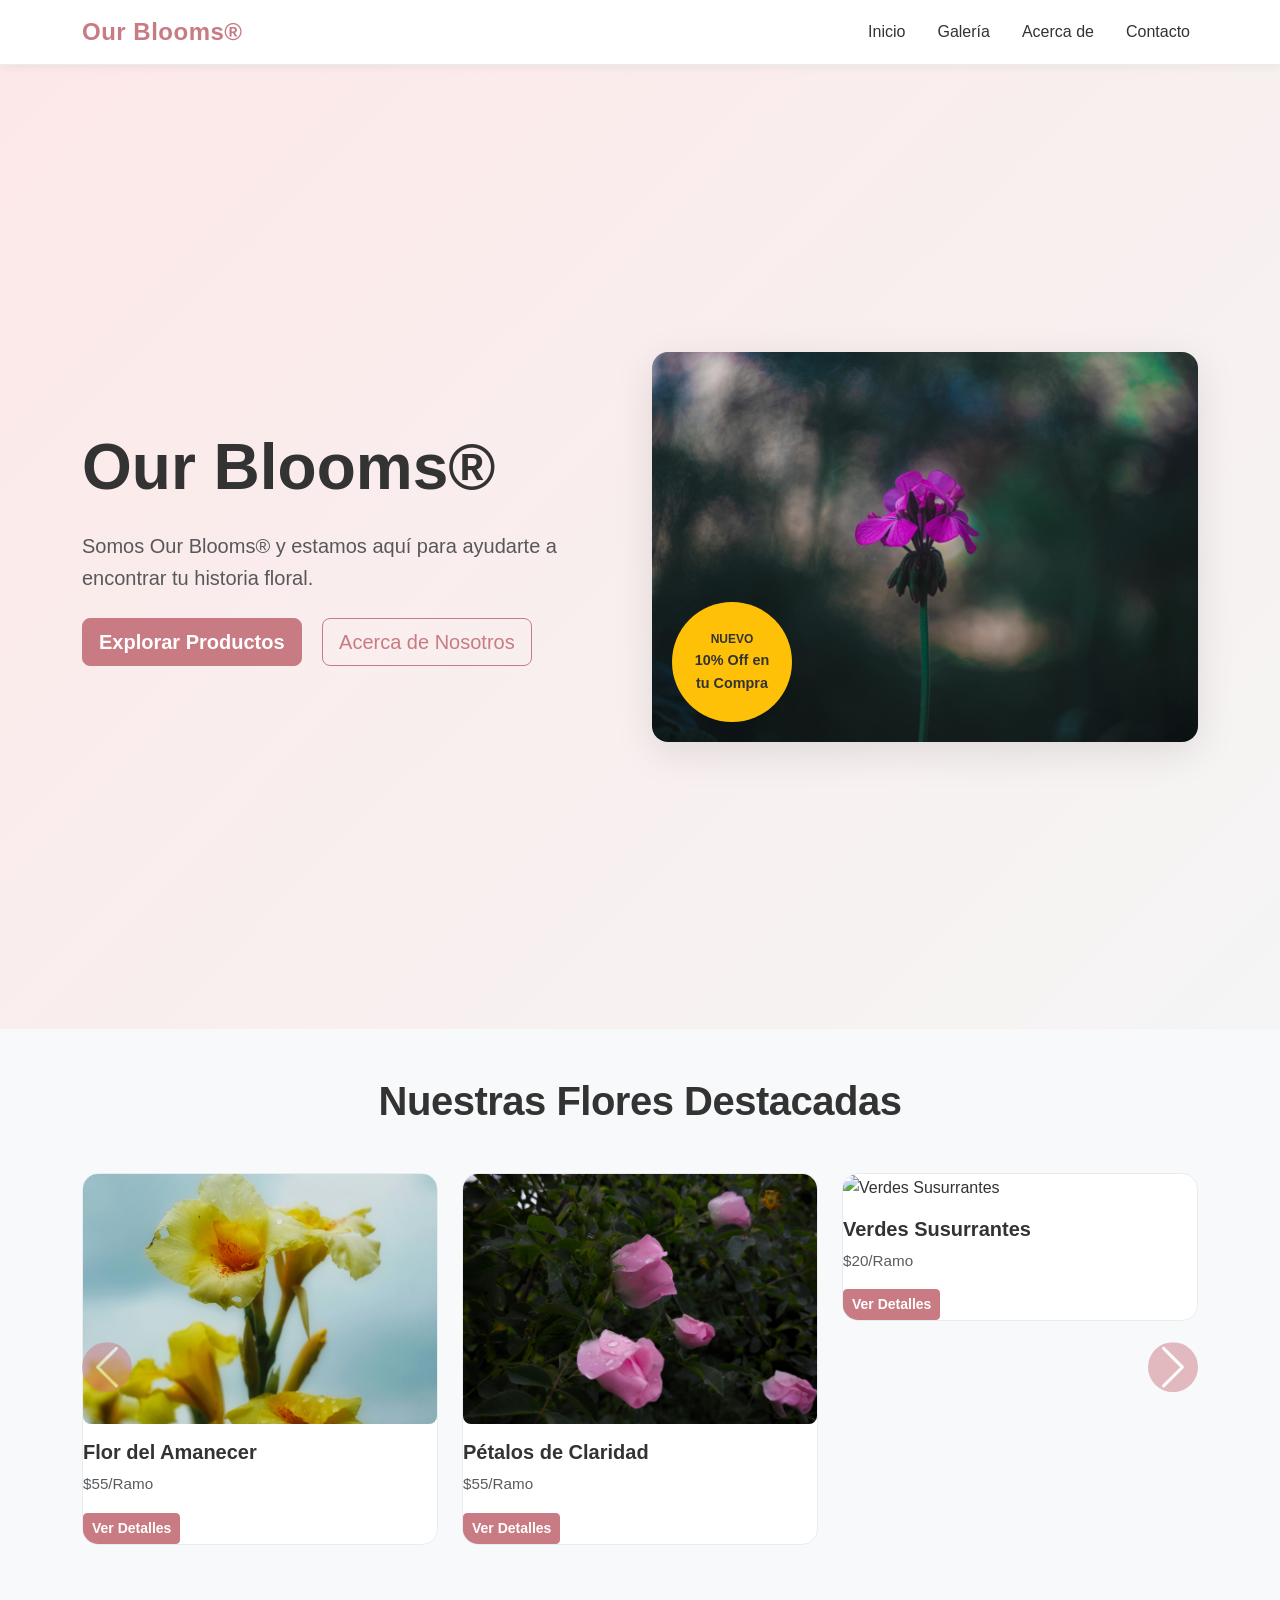
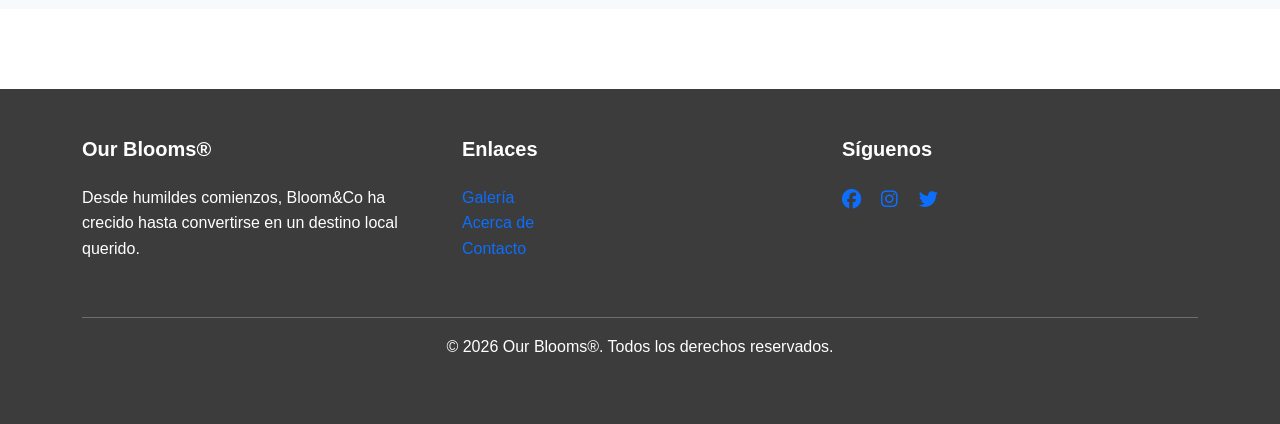
==== commit 415853ef: "Actualizando footer" ====
--- a/index.html
+++ b/index.html
@@ -213,27 +213,27 @@
             <div class="row">
                 <div class="col-md-4 mb-4">
                     <h5>Our Blooms®</h5>
-                    <p class="text-muted">Desde humildes comienzos, Bloom&Co ha crecido hasta convertirse en un destino local querido.</p>
+                    <p>Desde humildes comienzos, Bloom&Co ha crecido hasta convertirse en un destino local querido.</p>
                 </div>
                 <div class="col-md-4 mb-4">
                     <h5>Enlaces</h5>
                     <ul class="list-unstyled">
-                        <li><a href="gallery.html" class="text-muted text-decoration-none">Galería</a></li>
-                        <li><a href="about.html" class="text-muted text-decoration-none">Acerca de</a></li>
-                        <li><a href="contact.html" class="text-muted text-decoration-none">Contacto</a></li>
+                        <li><a href="gallery.html" class="text-decoration-none">Galería</a></li>
+                        <li><a href="about.html" class="text-decoration-none">Acerca de</a></li>
+                        <li><a href="contact.html" class="text-decoration-none">Contacto</a></li>
                     </ul>
                 </div>
                 <div class="col-md-4 mb-4">
                     <h5>Síguenos</h5>
                     <div class="social-links">
-                        <a href="#" class="text-muted me-3"><i class="fab fa-facebook"></i></a>
-                        <a href="#" class="text-muted me-3"><i class="fab fa-instagram"></i></a>
-                        <a href="#" class="text-muted me-3"><i class="fab fa-twitter"></i></a>
+                        <a href="#" class="me-3"><i class="fab fa-facebook"></i></a>
+                        <a href="#" class="me-3"><i class="fab fa-instagram"></i></a>
+                        <a href="#" class="me-3"><i class="fab fa-twitter"></i></a>
                     </div>
                 </div>
             </div>
             <hr class="bg-secondary">
-            <div class="text-center text-muted">
+            <div class="text-center">
                 <p>&copy; 2026 Our Blooms®. Todos los derechos reservados.</p>
             </div>
         </div>
--- a/css/styles.css
+++ b/css/styles.css
@@ -366,8 +366,31 @@
    ======================================== */
 .footer {
     background-color: var(--dark-color);
+    background-image: url('../images/contact-banner.jpg');
+    background-size: cover;
+    background-position: center;
+    background-attachment: fixed;
     color: white;
     margin-top: 5rem;
+    position: relative;
+}
+
+/* Agregar overlay oscuro para que se vea el texto */
+.footer::before {
+    content: '';
+    position: absolute;
+    top: 0;
+    left: 0;
+    right: 0;
+    bottom: 0;
+    background-color: rgba(26, 26, 26, 0.85);
+    z-index: 1;
+}
+
+/* Hacer que el contenido esté encima del overlay */
+.footer .container {
+    position: relative;
+    z-index: 2;
 }
 
 .footer a {
